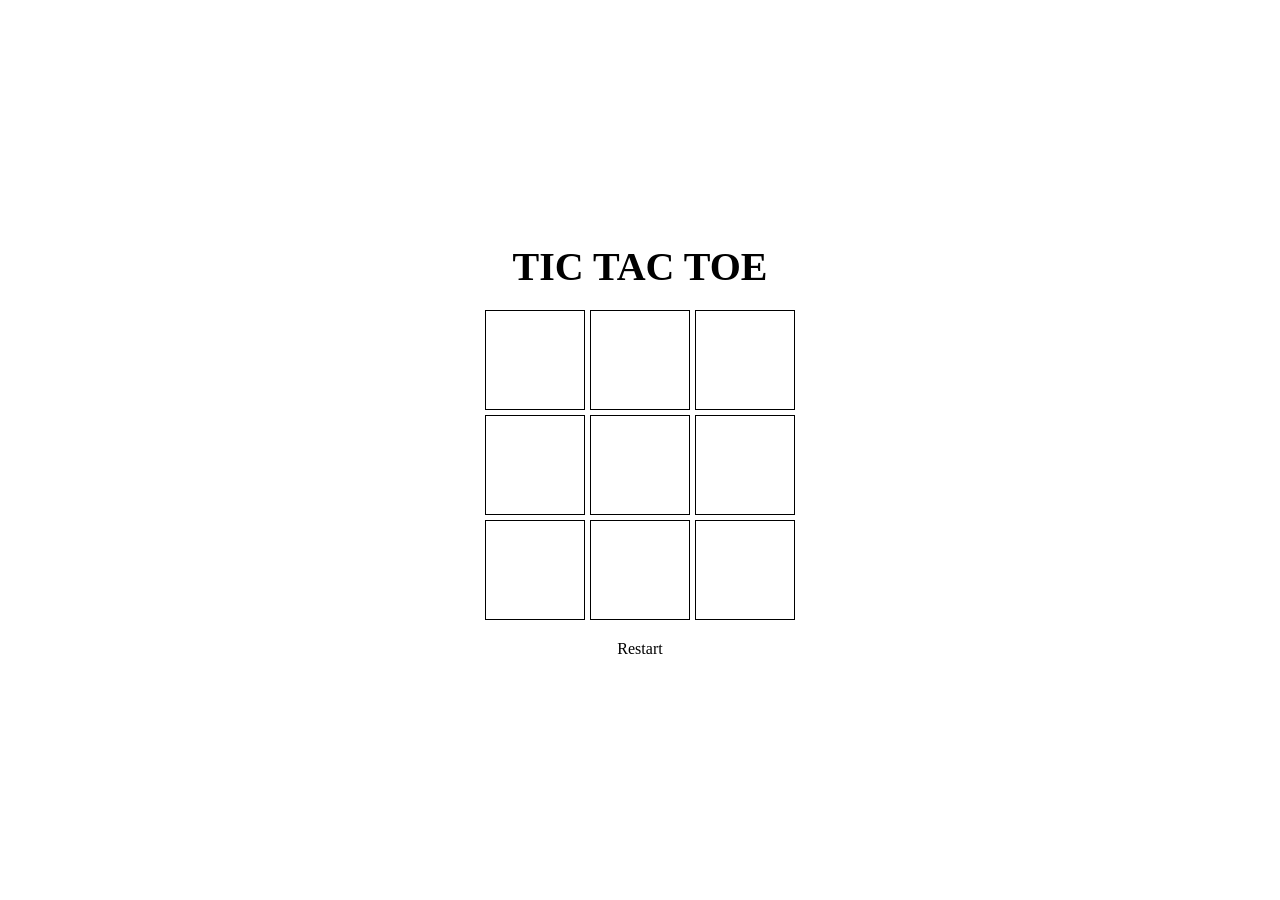
==== game.html @ 98ded85d "first commit" ====
<!DOCTYPE html>
<html lang="en">
<head>
    <meta charset="UTF-8">
    <meta name="viewport" content="width=device-width, initial-scale=1.0">
    <title>Tic Tac Toe Game</title>
    <link rel="stylesheet" href="game.css">
</head>
<body>
	<main class="background">
    <div class="container">
        <h1 id="title">Tic Tac Toe</h1>
        <div id="gameboard">
            <div class="cell" data-index="0"></div>
            <div class="cell" data-index="1"></div>
            <div class="cell" data-index="2"></div>
            <div class="cell" data-index="3"></div>
            <div class="cell" data-index="4"></div>
            <div class="cell" data-index="5"></div>
            <div class="cell" data-index="6"></div>
            <div class="cell" data-index="7"></div>
            <div class="cell" data-index="8"></div>
        </div>
			  <div class="controls"<
        		<button id="restart">Restart</button>
				</div>
    </div>
	</main>
  <script src="game.js"></script>
</body>
</html>
---- game.css ----
* {
    padding: 0;
    margin: 0;
    box-sizing: border-box;
}

body, html {
    height: 100%;
    display: flex;
    justify-content: center;
    align-items: center;
    background-color: white;
}

.container {
    display: flex;
    flex-direction: column;
    align-items: center;
    padding: 20px;
}

#title {
    font-size: 2.5rem;
    color: black;
    margin-bottom: 20px;
    text-transform: uppercase;
    text-align: center;
}

#gameboard {
    display: grid;
    grid-template-columns: repeat(3, 100px);
    grid-template-rows: repeat(3, 100px);
    gap: 5px;
    margin-bottom: 20px;
}

.cell {
    width: 100px;
    height: 100px;
    display: flex;
    align-items: center;
    justify-content: center;
    font-size: 3rem;
    color: black;
    border: 1px solid black;
    cursor: pointer;
}

.controls {
    display: flex;
    justify-content: center;
    width: 100%;
}

button {
    padding: 10px 20px;
    border: 1px solid black;
    background-color: white;
    color: black;
    font-size: 1rem;
    cursor: pointer;
}
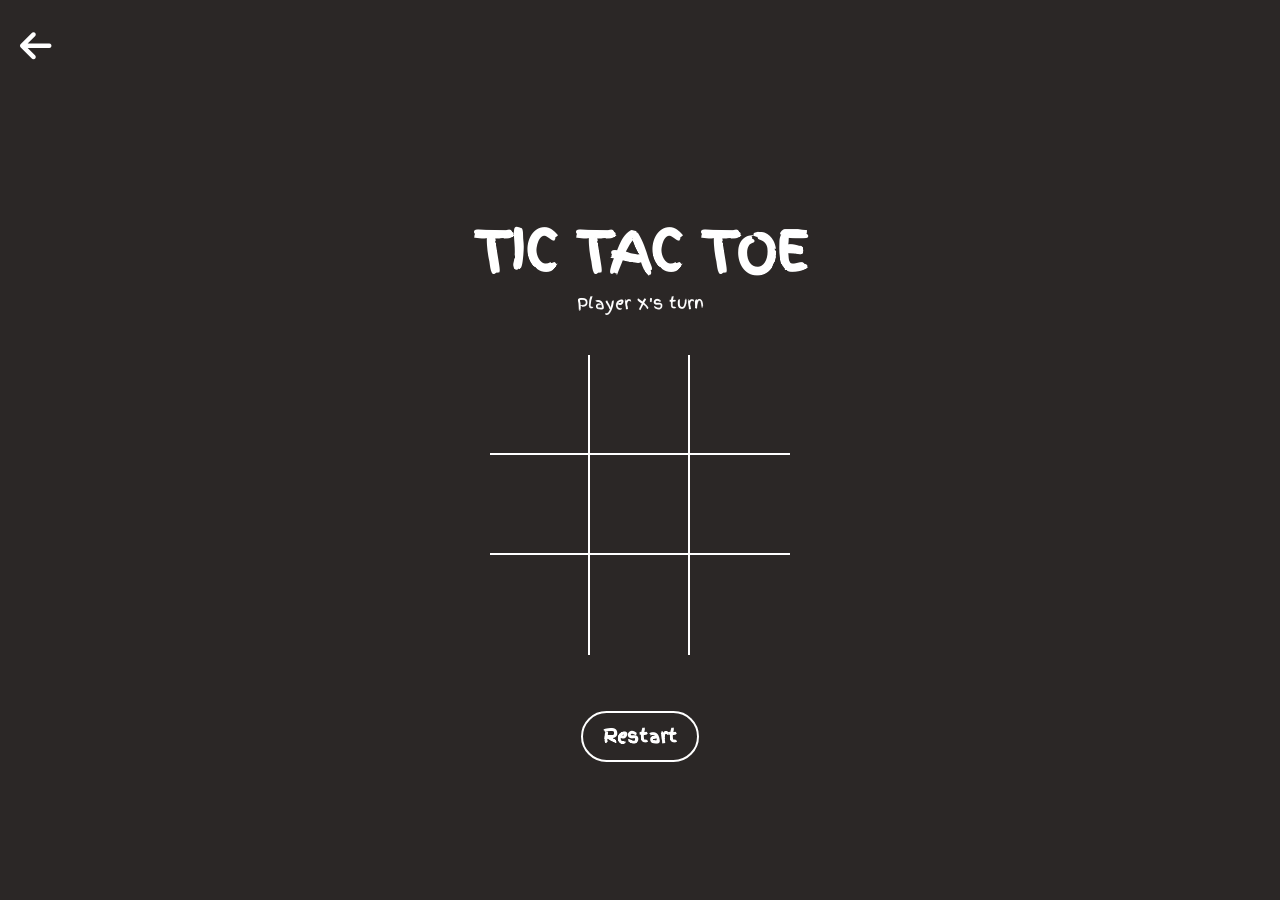
==== commit f5ac7440: "added cover/mechanics pages, game modes, and design tweaks" ====
--- a/game.html
+++ b/game.html
@@ -2,30 +2,36 @@
 <html lang="en">
 <head>
     <meta charset="UTF-8">
+    <meta http-equiv="X-UA-Compatible" content="IE=edge">
     <meta name="viewport" content="width=device-width, initial-scale=1.0">
     <title>Tic Tac Toe Game</title>
     <link rel="stylesheet" href="game.css">
+    <link rel="preconnect" href="https://fonts.googleapis.com">
+    <link rel="stylesheet" href="https://cdnjs.cloudflare.com/ajax/libs/font-awesome/6.0.0-beta3/css/all.min.css">
+    <link href="https://fonts.googleapis.com/css2?family=Finger+Paint&display=swap" rel="stylesheet">
 </head>
 <body>
-	<main class="background">
-    <div class="container">
-        <h1 id="title">Tic Tac Toe</h1>
-        <div id="gameboard">
-            <div class="cell" data-index="0"></div>
-            <div class="cell" data-index="1"></div>
-            <div class="cell" data-index="2"></div>
-            <div class="cell" data-index="3"></div>
-            <div class="cell" data-index="4"></div>
-            <div class="cell" data-index="5"></div>
-            <div class="cell" data-index="6"></div>
-            <div class="cell" data-index="7"></div>
-            <div class="cell" data-index="8"></div>
+    <main class="background">
+        <a href="cover.html" class="back-arrow"><i class="fas fa-arrow-left"></i></a>
+        <div class="container">
+            <h1 id="title">Tic Tac Toe</h1>
+            <div id="playerText" class="display">Player X's turn</div>
+            <div id="gameboard">
+                <div class="box" id="0"></div>
+                <div class="box" id="1"></div>
+                <div class="box" id="2"></div>
+                <div class="box" id="3"></div>
+                <div class="box" id="4"></div>
+                <div class="box" id="5"></div>
+                <div class="box" id="6"></div>
+                <div class="box" id="7"></div>
+                <div class="box" id="8"></div>
+            </div>
         </div>
-			  <div class="controls"<
-        		<button id="restart">Restart</button>
-				</div>
-    </div>
-	</main>
-  <script src="game.js"></script>
+        <div class="controls">
+            <button id="reset">Restart</button>
+        </div>
+    </main>
+    <script src="game.js"></script>
 </body>
 </html>
--- a/game.css
+++ b/game.css
@@ -2,62 +2,114 @@
     padding: 0;
     margin: 0;
     box-sizing: border-box;
+    font-family: 'Finger Paint', sans-serif;
+}
+
+:root {
+    --white: #ffffff;
+    --background: #2b2726;
+    --button-hover: #78736a;
+
 }
 
 body, html {
     height: 100%;
+    margin: 0;
     display: flex;
     justify-content: center;
     align-items: center;
-    background-color: white;
+    background-color: var(--background);
+    color: var(--white);
+}
+
+h1 {
+    font-family: 'Finger Paint', cursive;
+    font-size: 54px;
+    text-transform: uppercase;
+    text-align: center;
+    color: var(--white);
+    margin-top: 10%;
 }
 
 .container {
+    padding: 40px;
     display: flex;
+    justify-content: center;
+    align-items: center;
     flex-direction: column;
-    align-items: center;
-    padding: 20px;
 }
 
-#title {
-    font-size: 2.5rem;
-    color: black;
-    margin-bottom: 20px;
-    text-transform: uppercase;
-    text-align: center;
+/* Game Area */
+#gameboard {
+    width: 300px;
+    display: flex;
+    flex-wrap: wrap;
+    margin-top: 40px;
 }
 
-#gameboard {
-    display: grid;
-    grid-template-columns: repeat(3, 100px);
-    grid-template-rows: repeat(3, 100px);
-    gap: 5px;
-    margin-bottom: 20px;
-}
-
-.cell {
+.box {
+    height: 100px;
     width: 100px;
-    height: 100px;
     display: flex;
     align-items: center;
     justify-content: center;
-    font-size: 3rem;
-    color: black;
-    border: 1px solid black;
-    cursor: pointer;
+    color: var(--white);
+    font-size: 120px;
+    border-right: 2px solid var(--white);
+    border-bottom: 2px solid var(--white);
+    font-family: 'Finger Paint', cursive; /* Font for X and O */
 }
 
+.box:nth-child(3n) {
+    border-right: none;
+}
+
+.box:nth-child(6) ~ .box {
+    border-bottom: none;
+}
+
+.box.winner {
+    background-color: var(--button-hover); 
+    color: var(--background); 
+    border-color: var(--button-hover); 
+}
+
+/* Restart Button */
 .controls {
     display: flex;
+    flex-direction: column;
     justify-content: center;
-    width: 100%;
+    align-items: center;
+    margin-top: 1em;
 }
 
 button {
     padding: 10px 20px;
-    border: 1px solid black;
-    background-color: white;
-    color: black;
-    font-size: 1rem;
+    border-radius: 50px; /* Round button */
+    border: 2px solid var(--white);
+    background: transparent;
+    color: var(--white);
+    font-size: 18px;
+    transition: 0.3s background-color, 0.3s transform;
+    font-weight: 600;
     cursor: pointer;
 }
+
+button:hover {
+    background-color: var(--button-hover);
+    transform: translateY(-2px);
+}
+
+.back-arrow {
+    position: absolute;
+    top: 20px;
+    left: 20px;
+    font-size: 36px;
+    color: var(--white);
+    text-decoration: none;
+    transition: color 0.3s;
+}
+
+.back-arrow:hover {
+    color: var(--button-hover);
+}
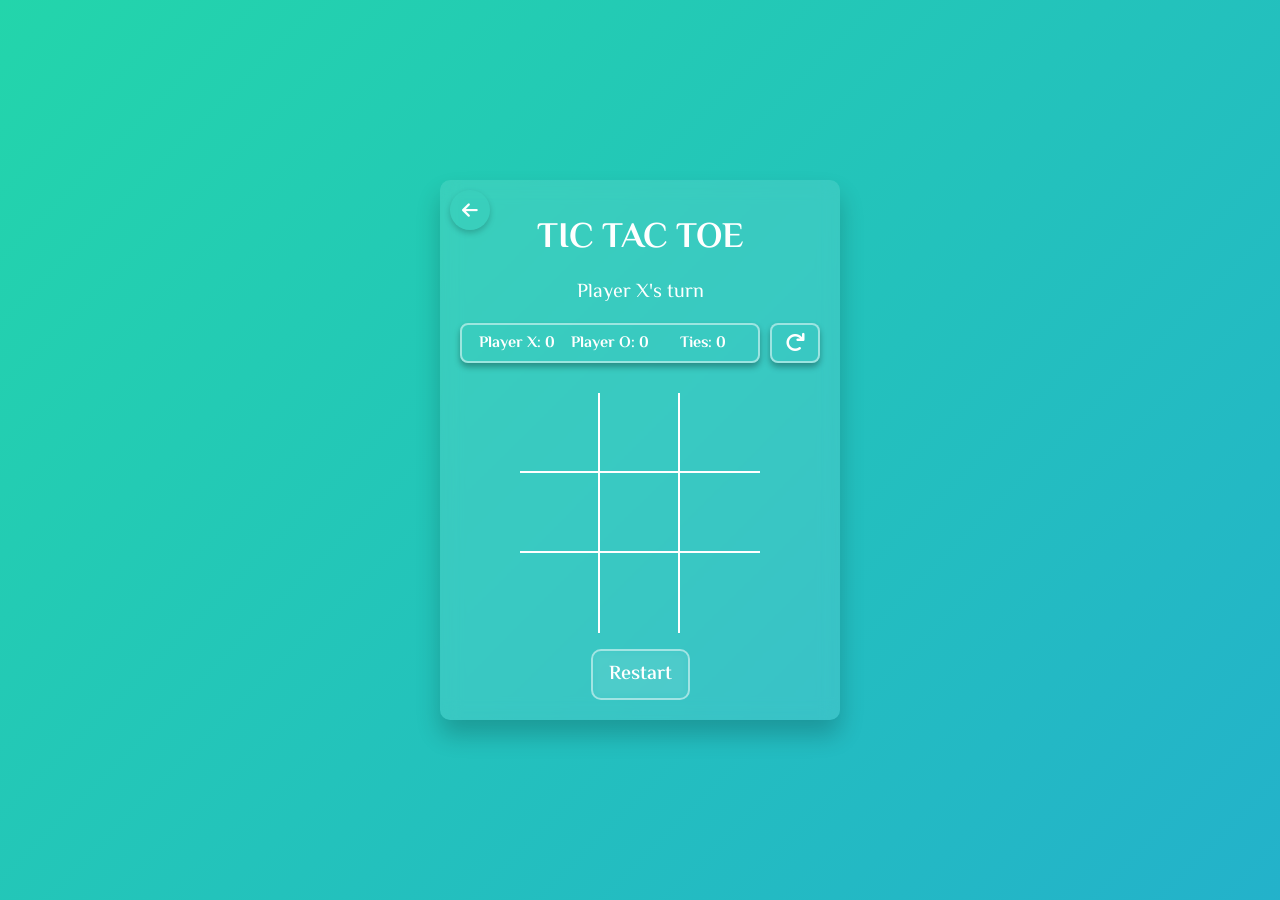
==== commit d09830da: "major design updates" ====
--- a/game.html
+++ b/game.html
@@ -7,15 +7,28 @@
     <title>Tic Tac Toe Game</title>
     <link rel="stylesheet" href="game.css">
     <link rel="preconnect" href="https://fonts.googleapis.com">
+    <link rel="preconnect" href="https://fonts.gstatic.com">
     <link rel="stylesheet" href="https://cdnjs.cloudflare.com/ajax/libs/font-awesome/6.0.0-beta3/css/all.min.css">
+    <link rel="stylesheet" href="https://fonts.googleapis.com/css2?family=El+Messiri:wght@700&display=swap">
     <link href="https://fonts.googleapis.com/css2?family=Finger+Paint&display=swap" rel="stylesheet">
 </head>
 <body>
     <main class="background">
-        <a href="cover.html" class="back-arrow"><i class="fas fa-arrow-left"></i></a>
         <div class="container">
+            <a href="cover.html" class="back-arrow"><i class="fas fa-arrow-left"></i></a>
+
             <h1 id="title">Tic Tac Toe</h1>
             <div id="playerText" class="display">Player X's turn</div>
+            <div class="scores-container">
+                <div class="scores">
+                    <div id="scoreX">Player X: 0</div>
+                    <div id="scoreO">Player O: 0</div>
+                    <div id="scoreTie">Ties: 0</div>
+                </div>
+                <div class="reset-wrapper">
+                    <button id="resetScores"><i class="fas fa-redo"></i></button>
+                </div>
+            </div>
             <div id="gameboard">
                 <div class="box" id="0"></div>
                 <div class="box" id="1"></div>
@@ -27,9 +40,9 @@
                 <div class="box" id="7"></div>
                 <div class="box" id="8"></div>
             </div>
-        </div>
-        <div class="controls">
-            <button id="reset">Restart</button>
+            <div class="controls">
+                <button id="reset">Restart</button>
+            </div>
         </div>
     </main>
     <script src="game.js"></script>
--- a/game.css
+++ b/game.css
@@ -1,115 +1,246 @@
+body {
+  color: var(--orange);
+  background: linear-gradient(-45deg, #ee7752, #e73c7e, #23a6d5, #23d5ab);
+  background-size: 400% 400%;
+  animation: gradient 10s ease infinite;
+  height: 100vh;
+  overflow: hidden;
+  font-family: 'El Messiri', sans-serif;
+  display: flex;
+  justify-content: center;
+  align-items: center;
+  margin: 0;
+}
+
+@keyframes gradient {
+  0% {
+    background-position: 0% 50%;
+  }
+  50% {
+    background-position: 100% 50%;
+  }
+  100% {
+    background-position: 0% 50%;
+  }
+}
+
+:root {
+  --orange: white;
+  --winning-blocks: #2d414b23;
+}
+
 * {
-    padding: 0;
-    margin: 0;
-    box-sizing: border-box;
-    font-family: 'Finger Paint', sans-serif;
-}
-
-:root {
-    --white: #ffffff;
-    --background: #2b2726;
-    --button-hover: #78736a;
-
-}
-
-body, html {
-    height: 100%;
-    margin: 0;
-    display: flex;
-    justify-content: center;
-    align-items: center;
-    background-color: var(--background);
-    color: var(--white);
+  padding: 0;
+  margin: 0;
+  box-sizing: border-box;
+  font-family: 'El Messiri', sans-serif;
 }
 
 h1 {
-    font-family: 'Finger Paint', cursive;
-    font-size: 54px;
-    text-transform: uppercase;
-    text-align: center;
-    color: var(--white);
-    margin-top: 10%;
+  font-family: 'El Messiri', cursive;
+  font-size: 36px;
+  text-transform: uppercase;
+  text-align: center;
+  color: white;
+  margin-top: 3%;
 }
 
 .container {
-    padding: 40px;
-    display: flex;
-    justify-content: center;
-    align-items: center;
-    flex-direction: column;
-}
-
-/* Game Area */
+  padding: 20px;
+  max-width: 400px;
+  height: auto;
+  display: flex;
+  flex-direction: column;
+  justify-content: center;
+  align-items: center;
+  background: rgba(255, 255, 255, 0.1);
+  backdrop-filter: blur(10px);
+  border-radius: 10px;
+  box-shadow: 0 15px 25px rgba(0, 0, 0, 0.2);
+  position: relative;
+}
+
+.form h2 {
+  color: #fff;
+  letter-spacing: 1px;
+  margin-bottom: 20px;
+  text-align: center;
+  font-family: 'El Messiri', sans-serif;
+  font-size: 32px;
+}
+
 #gameboard {
-    width: 300px;
-    display: flex;
-    flex-wrap: wrap;
-    margin-top: 40px;
+  width: 250px;
+  display: flex;
+  flex-wrap: wrap;
+  margin-top: 30px;
+  justify-content: center;
 }
 
 .box {
-    height: 100px;
-    width: 100px;
-    display: flex;
-    align-items: center;
-    justify-content: center;
-    color: var(--white);
-    font-size: 120px;
-    border-right: 2px solid var(--white);
-    border-bottom: 2px solid var(--white);
-    font-family: 'Finger Paint', cursive; /* Font for X and O */
+  height: 80px;
+  width: 80px;
+  display: flex;
+  align-items: center;
+  justify-content: center;
+  color: var(--orange);
+  font-size: 60px;
+  border-right: 2px solid;
+  border-bottom: 2px solid;
+  font-family: 'sans-serif', cursive;
 }
 
 .box:nth-child(3n) {
-    border-right: none;
+  border-right: none;
 }
 
 .box:nth-child(6) ~ .box {
-    border-bottom: none;
-}
-
-.box.winner {
-    background-color: var(--button-hover); 
-    color: var(--background); 
-    border-color: var(--button-hover); 
-}
-
-/* Restart Button */
+  border-bottom: none;
+}
+
+.display {
+  color: white;
+  font-size: 20px;
+  text-align: center;
+  margin: 0.5em 0;
+}
+
+.hide {
+  display: none;
+}
+
 .controls {
-    display: flex;
-    flex-direction: column;
-    justify-content: center;
-    align-items: center;
-    margin-top: 1em;
+  display: flex;
+  flex-direction: column;
+  justify-content: center;
+  align-items: center;
+  margin-top: 1em;
 }
 
 button {
-    padding: 10px 20px;
-    border-radius: 50px; /* Round button */
-    border: 2px solid var(--white);
-    background: transparent;
-    color: var(--white);
-    font-size: 18px;
-    transition: 0.3s background-color, 0.3s transform;
-    font-weight: 600;
-    cursor: pointer;
-}
-
-button:hover {
-    background-color: var(--button-hover);
-    transform: translateY(-2px);
+  padding: 8px 16px;
+  border-radius: 8px;
+  background-color: var(--orange);
+  font-size: 16px;
+  transition: 200ms transform;
+  font-weight: 600;
+  cursor: pointer;
+}
+
+#reset {
+  background-color: transparent;
+  color: white;
+  border: 2px solid rgba(255, 255, 255, 0.5);
+  border-radius: 10px;
+  backdrop-filter: blur(5px);
+  padding: 8px 16px;
+  font-size: 20px;
+  font-family: 'El Messiri', sans-serif;
+  text-align: center;
+  cursor: pointer;
+  transition: background-color 0.3s, border-color 0.3s, color 0.3s;
+}
+
+#reset:hover {
+  background-color: rgba(255, 255, 255, 0.1);
+  border-color: rgba(255, 255, 255, 0.7);
+  color: #202020;
+}
+
+.scores-container {
+  display: flex;
+  align-items: center;
+  position: relative;
+  width: 400px;
+  margin-top: 5px;
+  justify-content: center;
+}
+
+.scores {
+  display: flex;
+  justify-content: space-between;
+  align-items: center;
+  width: 300px;
+  height: 40px;
+  padding: 8px;
+  border: 2px solid rgba(255, 255, 255, 0.5);
+  border-radius: 8px;
+  box-shadow: 0 4px 6px rgba(0, 0, 0, 0.3);
+}
+
+.scores div {
+  font-family: 'El Messiri', sans-serif;
+  font-weight: 700;
+  color: #ffffff;
+  padding: 2px;
+  text-align: center;
+  flex: 1;
+}
+
+.reset-wrapper {
+  display: flex;
+  align-items: center;
+  margin-left: 10px;
+  width: 50px;
+  height: 40px;
+  background: url('images/scroll-texture.jpg');
+  border: 2px solid rgba(255, 255, 255, 0.5);
+  border-radius: 8px;
+  box-shadow: 0 4px 6px rgba(0, 0, 0, 0.3);
+  display: flex;
+  justify-content: center;
+  align-items: center;
+}
+
+.reset-wrapper button {
+  background-color: transparent;
+  color: white;
+  padding: 0;
+  border: none;
+  font-size: 20px;
+  font-weight: 400;
+  cursor: pointer;
+  height: 100%;
+  width: 100%;
+  display: flex;
+  align-items: center;
+  justify-content: center;
+  transition: color 0.3s;
+}
+
+.reset-wrapper button:hover {
+  background-color: rgba(255, 255, 255, 0.1);
+  border-color: rgba(255, 255, 255, 0.7);
+  color: #202020;
 }
 
 .back-arrow {
-    position: absolute;
-    top: 20px;
-    left: 20px;
-    font-size: 36px;
-    color: var(--white);
-    text-decoration: none;
-    transition: color 0.3s;
+  position: absolute;
+  top: 10px;
+  left: 10px;
+  background: transparent;
+  border-radius: 50%;
+  width: 40px;
+  height: 40px;
+  display: flex;
+  align-items: center;
+  justify-content: center;
+  box-shadow: 0 3px 6px rgba(0, 0, 0, 0.2);
+  text-decoration: none;
+  transition: background 0.3s, box-shadow 0.3s;
+}
+
+.back-arrow i {
+  font-size: 18px;
+  color: white;
+  transition: color 0.3s;
 }
 
 .back-arrow:hover {
-    color: var(--button-hover);
-}+  background-color: rgba(255, 255, 255, 0.1);
+  box-shadow: 0 5px 10px rgba(0, 0, 0, 0.3);
+}
+
+.back-arrow:hover i {
+  color: #202020;
+}
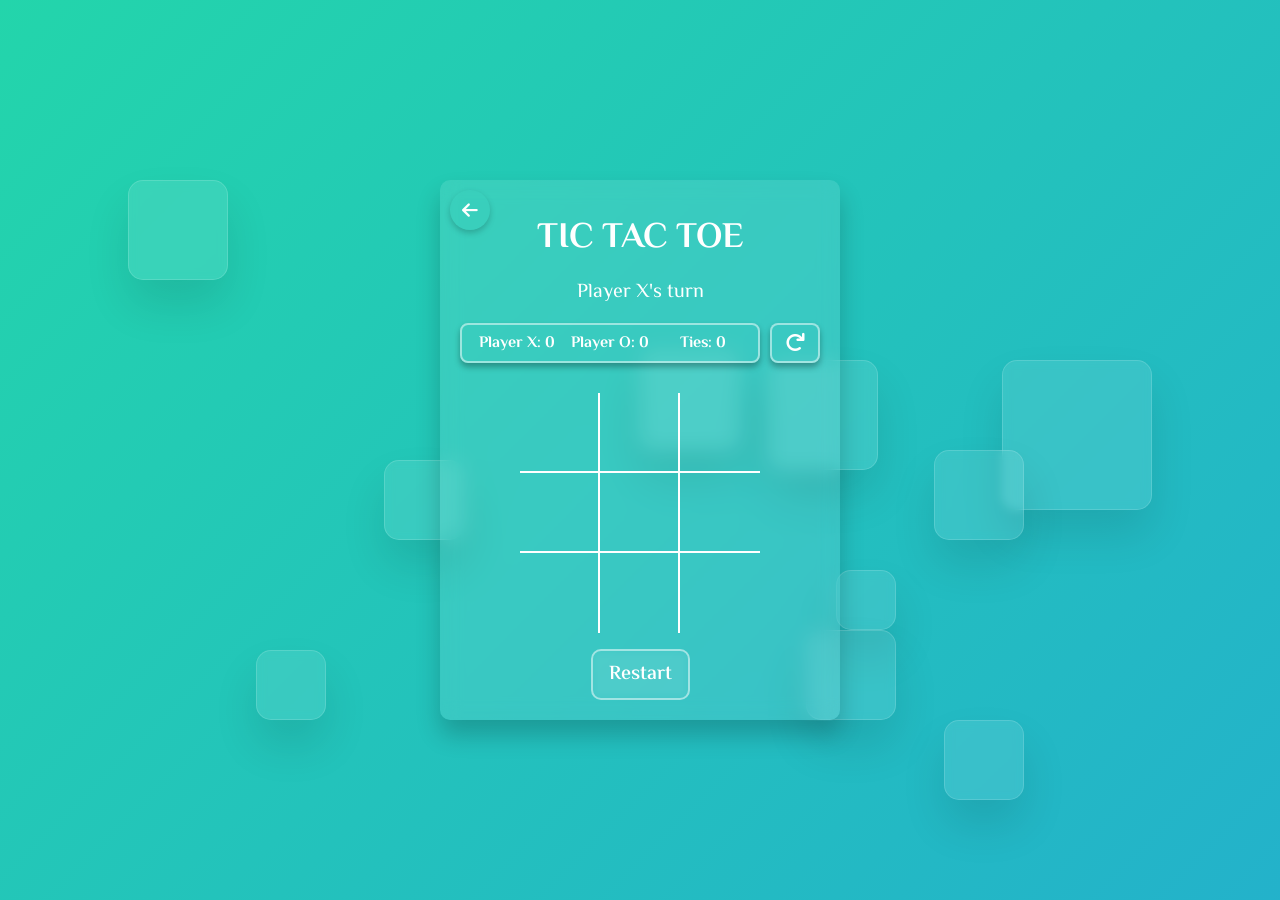
==== commit 9eb5b237: "added design elements" ====
--- a/game.html
+++ b/game.html
@@ -9,11 +9,21 @@
     <link rel="preconnect" href="https://fonts.googleapis.com">
     <link rel="preconnect" href="https://fonts.gstatic.com">
     <link rel="stylesheet" href="https://cdnjs.cloudflare.com/ajax/libs/font-awesome/6.0.0-beta3/css/all.min.css">
-    <link rel="stylesheet" href="https://fonts.googleapis.com/css2?family=El+Messiri:wght@700&display=swap">
     <link href="https://fonts.googleapis.com/css2?family=Finger+Paint&display=swap" rel="stylesheet">
 </head>
 <body>
     <main class="background">
+        <div class="square" style="--i: 1;"></div>
+        <div class="square" style="--i: 2;"></div>
+        <div class="square" style="--i: 3;"></div>
+        <div class="square" style="--i: 4;"></div>
+        <div class="square" style="--i: 5;"></div>
+        <div class="square" style="--i: 6;"></div>
+        <div class="square" style="--i: 7;"></div>
+        <div class="square" style="--i: 8;"></div>
+        <div class="square" style="--i: 9;"></div>
+        <div class="square" style="--i: 10;"></div>
+
         <div class="container">
             <a href="cover.html" class="back-arrow"><i class="fas fa-arrow-left"></i></a>
 
--- a/game.css
+++ b/game.css
@@ -1,15 +1,19 @@
+/* Import Fonts */
+@import url('https://fonts.googleapis.com/css2?family=El+Messiri:wght@700&display=swap');
+
+/* Gradient Background Animation */
 body {
   color: var(--orange);
   background: linear-gradient(-45deg, #ee7752, #e73c7e, #23a6d5, #23d5ab);
   background-size: 400% 400%;
   animation: gradient 10s ease infinite;
   height: 100vh;
-  overflow: hidden;
-  font-family: 'El Messiri', sans-serif;
-  display: flex;
-  justify-content: center;
-  align-items: center;
-  margin: 0;
+  overflow: hidden; /* Ensure no scrollbars */
+  font-family: 'El Messiri', sans-serif; /* Default font */
+  display: flex; /* Flexbox for centering content */
+  justify-content: center; /* Center horizontally */
+  align-items: center; /* Center vertically */
+  margin: 0; /* Remove default margin */
 }
 
 @keyframes gradient {
@@ -33,61 +37,75 @@
   padding: 0;
   margin: 0;
   box-sizing: border-box;
-  font-family: 'El Messiri', sans-serif;
+  font-family: 'El Messiri', sans-serif; /* Consistent font */
 }
 
 h1 {
-  font-family: 'El Messiri', cursive;
-  font-size: 36px;
+  font-family: 'El Messiri', cursive; /* Use El Messiri for title */
+  font-size: 36px; /* Adjusted font size */
   text-transform: uppercase;
   text-align: center;
   color: white;
-  margin-top: 3%;
-}
-
+  margin-top: 3%; /* Reduced margin for better fit */
+}
+
+
+
+
+/* Main container styling */
 .container {
-  padding: 20px;
-  max-width: 400px;
-  height: auto;
+  padding: 20px; /* Reduced padding */
+  max-width: 400px; /* Reduced max-width */
+  height: 350; /* Auto height to fit content */
   display: flex;
   flex-direction: column;
   justify-content: center;
   align-items: center;
-  background: rgba(255, 255, 255, 0.1);
-  backdrop-filter: blur(10px);
+  background: rgba(255, 255, 255, 0.1); /* Transparent background */
+  backdrop-filter: blur(10px); /* Blur size */
   border-radius: 10px;
   box-shadow: 0 15px 25px rgba(0, 0, 0, 0.2);
-  position: relative;
-}
-
+  position: relative; /* Position relative for absolute children */
+}
+
+
+
+/* Title styling */
 .form h2 {
   color: #fff;
-  letter-spacing: 1px;
-  margin-bottom: 20px;
+  letter-spacing: 1px; /* Reduced spacing */
+  margin-bottom: 20px; /* Reduced margin */
   text-align: center;
   font-family: 'El Messiri', sans-serif;
-  font-size: 32px;
-}
-
+  font-size: 32px; /* Adjusted font size */
+}
+
+
+
+/* Game board styling */
 #gameboard {
-  width: 250px;
+  width: 250px; /* Adjusted width */
   display: flex;
   flex-wrap: wrap;
-  margin-top: 30px;
-  justify-content: center;
-}
-
+  margin-top: 30px; /* Reduced margin-top */
+  justify-content: center; /* Center the gameboard items */
+}
+
+
+
+
+/* Box styling */
 .box {
-  height: 80px;
-  width: 80px;
+  height: 80px; /* Adjusted height */
+  width: 80px; /* Adjusted width */
   display: flex;
   align-items: center;
   justify-content: center;
   color: var(--orange);
-  font-size: 60px;
+  font-size: 60px; /* Adjusted font size */
   border-right: 2px solid;
   border-bottom: 2px solid;
-  font-family: 'sans-serif', cursive;
+  font-family: 'san-serif', cursive; /* Corrected font for X and O */
 }
 
 .box:nth-child(3n) {
@@ -100,9 +118,9 @@
 
 .display {
   color: white;
-  font-size: 20px;
+  font-size: 20px; /* Adjusted font size */
   text-align: center;
-  margin: 0.5em 0;
+  margin: 0.5em 0; /* Adjusted margin */
 }
 
 .hide {
@@ -118,129 +136,239 @@
 }
 
 button {
-  padding: 8px 16px;
-  border-radius: 8px;
+  padding: 8px 16px; /* Adjusted padding */
+  border-radius: 8px; /* Adjusted border radius */
   background-color: var(--orange);
-  font-size: 16px;
+  font-size: 16px; /* Adjusted font size */
   transition: 200ms transform;
   font-weight: 600;
   cursor: pointer;
 }
 
+
+
+/* Restart Button Styling */
 #reset {
-  background-color: transparent;
+    background-color: transparent;
+    color: white;
+    border: 2px solid rgba(255, 255, 255, 0.5);
+    border-radius: 10px;
+    backdrop-filter: blur(5px);
+    padding: 8px 16px; /* Add padding for size */
+    font-size: 20px; /* Match font size */
+    font-family: 'El Messiri', sans-serif; /* Font consistency */
+    text-align: center;
+    cursor: pointer; /* Add cursor pointer for button */
+    transition: background-color 0.3s, border-color 0.3s, color 0.3s; /* Add transition for hover effect */
+  }
+  
+  #reset:hover {
+    background-color: rgba(255, 255, 255, 0.1);
+    border-color: rgba(255, 255, 255, 0.7);
+    color: #202020;
+  }
+  
+
+
+
+/* CONTAINER FOR SCORES AND RESET BUTTON */
+.scores-container {
+  display: flex;
+  align-items: center; /* Vertically center the items */
+  position: relative; /* Position reset button relative to this container */
+  width: 400px; /* Adjust width to accommodate both scores and button */
+  margin-top: 5px;
+  justify-content: center; /* Center the scores container */
+}
+
+/* SCOREBOARD */
+.scores {
+  display: flex;
+  justify-content: space-between;
+  align-items: center; /* Align items vertically */
+  width: 300px; /* Adjusted width */
+  height: 40px; /* Fixed height for the scoreboard */
+  padding: 8px; /* Adjusted padding */
+  border: 2px solid rgba(255, 255, 255, 0.5);
+  border-radius: 8px; /* Adjusted border radius */
+  box-shadow: 0 4px 6px rgba(0, 0, 0, 0.3); /* Subtle shadow */
+}
+
+/* SCOREBOARD DIVS */
+.scores div {
+  font-family: 'El Messiri', sans-serif; /* Use El Messiri for scoreboard text */
+  font-weight: 700; /* Bold for prominence */
+  color: #ffffff; /* Light color for visibility */
+  padding: 2px; /* Adjusted padding */
+  text-align: center;
+  flex: 1; /* Distribute space equally */
+}
+
+
+
+/* RESET BUTTON WRAPPER */
+.reset-wrapper {
+  display: flex;
+  align-items: center; /* Center vertically */
+  margin-left: 10px; /* Space between scoreboard and button */
+  width: 50px; /* Adjust width to match scoreboard */
+  height: 40px; /* Match height of the scoreboard */
+  background: url('images/scroll-texture.jpg'); /* Textured background */
+  border: 2px solid rgba(255, 255, 255, 0.5);
+  border-radius: 8px; /* Adjusted border radius */
+  box-shadow: 0 4px 6px rgba(0, 0, 0, 0.3); /* Subtle shadow */
+  display: flex;
+  justify-content: center; /* Center the button horizontally */
+  align-items: center; /* Center the button vertically */
+}
+
+/* RESET BUTTON */
+.reset-wrapper button {
+  background-color: transparent; /* Transparent background */
   color: white;
-  border: 2px solid rgba(255, 255, 255, 0.5);
-  border-radius: 10px;
-  backdrop-filter: blur(5px);
-  padding: 8px 16px;
-  font-size: 20px;
-  font-family: 'El Messiri', sans-serif;
-  text-align: center;
-  cursor: pointer;
-  transition: background-color 0.3s, border-color 0.3s, color 0.3s;
-}
-
-#reset:hover {
-  background-color: rgba(255, 255, 255, 0.1);
-  border-color: rgba(255, 255, 255, 0.7);
-  color: #202020;
-}
-
-.scores-container {
-  display: flex;
-  align-items: center;
-  position: relative;
-  width: 400px;
-  margin-top: 5px;
-  justify-content: center;
-}
-
-.scores {
-  display: flex;
-  justify-content: space-between;
-  align-items: center;
-  width: 300px;
-  height: 40px;
-  padding: 8px;
-  border: 2px solid rgba(255, 255, 255, 0.5);
-  border-radius: 8px;
-  box-shadow: 0 4px 6px rgba(0, 0, 0, 0.3);
-}
-
-.scores div {
-  font-family: 'El Messiri', sans-serif;
-  font-weight: 700;
-  color: #ffffff;
-  padding: 2px;
-  text-align: center;
-  flex: 1;
-}
-
-.reset-wrapper {
-  display: flex;
-  align-items: center;
-  margin-left: 10px;
-  width: 50px;
-  height: 40px;
-  background: url('images/scroll-texture.jpg');
-  border: 2px solid rgba(255, 255, 255, 0.5);
-  border-radius: 8px;
-  box-shadow: 0 4px 6px rgba(0, 0, 0, 0.3);
-  display: flex;
-  justify-content: center;
-  align-items: center;
-}
-
-.reset-wrapper button {
-  background-color: transparent;
-  color: white;
-  padding: 0;
-  border: none;
-  font-size: 20px;
+  padding: 0; /* No padding needed */
+  border: none; /* Remove border */
+  font-size: 20px; /* Adjust font size to fit the icon */
   font-weight: 400;
   cursor: pointer;
-  height: 100%;
-  width: 100%;
+  height: 100%; /* Match the height of the container */
+  width: 100%; /* Match the width of the container */
   display: flex;
   align-items: center;
-  justify-content: center;
-  transition: color 0.3s;
-}
-
+  justify-content: center; /* Center icon inside button */
+  transition: color 0.3s; /* Only transition color on hover */
+}
+
+/* RESET BUTTON HOVER */
 .reset-wrapper button:hover {
   background-color: rgba(255, 255, 255, 0.1);
   border-color: rgba(255, 255, 255, 0.7);
-  color: #202020;
-}
-
+  color: #202020; /* Change color on hover */
+}
+
+
+
+
+
+
+  
+/* Floating Elements Styling */
+.square {
+    position: absolute;
+    background: rgba(255, 255, 255, 0.1);
+    backdrop-filter: blur(5px);
+    box-shadow: 0 25px 45px rgba(0, 0, 0, 0.1);
+    border: 1px solid rgba(255, 255, 255, 0.15);
+    border-radius: 15px;
+    animation: square 10s linear infinite;
+    animation-delay: calc(-1s * var(--i));
+  }
+  
+  /* Adjust positions for centering the floating elements */
+  .square:nth-child(1) {
+    width: 100px; height: 100px;
+    top: 20%; left: 10%; /* Positioned closer to the center */
+  }
+  
+  .square:nth-child(2) {
+    width: 150px; height: 150px;
+    top: 40%; right: 10%; /* Positioned closer to the center */
+  }
+  
+  .square:nth-child(3) {
+    width: 80px; height: 80px;
+    bottom: 40%; left: 30%; /* Positioned closer to the center */
+  }
+  
+  .square:nth-child(4) {
+    width: 60px; height: 60px;
+    bottom: 30%; right: 30%; /* Positioned closer to the center */
+  }
+  
+  .square:nth-child(5) {
+    width: 90px; height: 90px;
+    top: 50%; right: 20%; /* Positioned closer to the center */
+  }
+  
+  .square:nth-child(6) {
+    width: 70px; height: 70px;
+    bottom: 20%; left: 20%; /* Positioned closer to the center */
+  }
+
+  .square:nth-child(7) {
+    width: 110px; height: 110px;
+    top: 40%; left: 60%;
+  }
+  
+  .square:nth-child(8) {
+    width: 90px; height: 90px;
+    top: 70%; right: 30%;
+  }
+  
+  .square:nth-child(9) {
+    width: 100px; height: 100px;
+    bottom: 50%; left: 50%;
+  }
+  
+  .square:nth-child(10) {
+    width: 80px; height: 80px;
+    top: 80%; right: 20%;
+  }
+  
+  @keyframes square {
+    0%, 100% {
+      transform: translateY(-20px);
+    }
+    50% {
+      transform: translateY(20px);
+    }
+  }
+
+
+
+
+/* Back Button Styling */
 .back-arrow {
-  position: absolute;
-  top: 10px;
-  left: 10px;
-  background: transparent;
-  border-radius: 50%;
-  width: 40px;
-  height: 40px;
-  display: flex;
-  align-items: center;
-  justify-content: center;
-  box-shadow: 0 3px 6px rgba(0, 0, 0, 0.2);
-  text-decoration: none;
-  transition: background 0.3s, box-shadow 0.3s;
+    position: absolute;
+    top: 10px; /* Distance from the top of the container */
+    left: 10px; /* Distance from the left of the container */
+    background: transparent;
+    border-radius: 50%; /* Circular button */
+    width: 40px; /* Smaller size of the button */
+    height: 40px; /* Smaller size of the button */
+    display: flex;
+    align-items: center;
+    justify-content: center;
+    box-shadow: 0 3px 6px rgba(0, 0, 0, 0.2); /* Adjusted shadow */
+    text-decoration: none; /* Remove underline */
+    transition: background 0.3s, box-shadow 0.3s; /* Smooth transition effects */
 }
 
 .back-arrow i {
-  font-size: 18px;
-  color: white;
-  transition: color 0.3s;
-}
-
+    font-size: 18px; /* Smaller icon size */
+    color: white; /* Icon color */
+    transition: color 0.3s; /* Smooth color transition */
+}
+  
 .back-arrow:hover {
-  background-color: rgba(255, 255, 255, 0.1);
-  box-shadow: 0 5px 10px rgba(0, 0, 0, 0.3);
+    background-color: rgba(255, 255, 255, 0.1);
+    box-shadow: 0 5px 10px rgba(0, 0, 0, 0.3); /* Enhanced shadow on hover */
 }
 
 .back-arrow:hover i {
-  color: #202020;
-}
+    color: #202020; /* Change icon color on hover */
+}
+
+
+
+
+  
+
+
+
+  
+
+
+
+
+  /* rgba(255, 255, 255, 0.3);  Semi-transparent background */
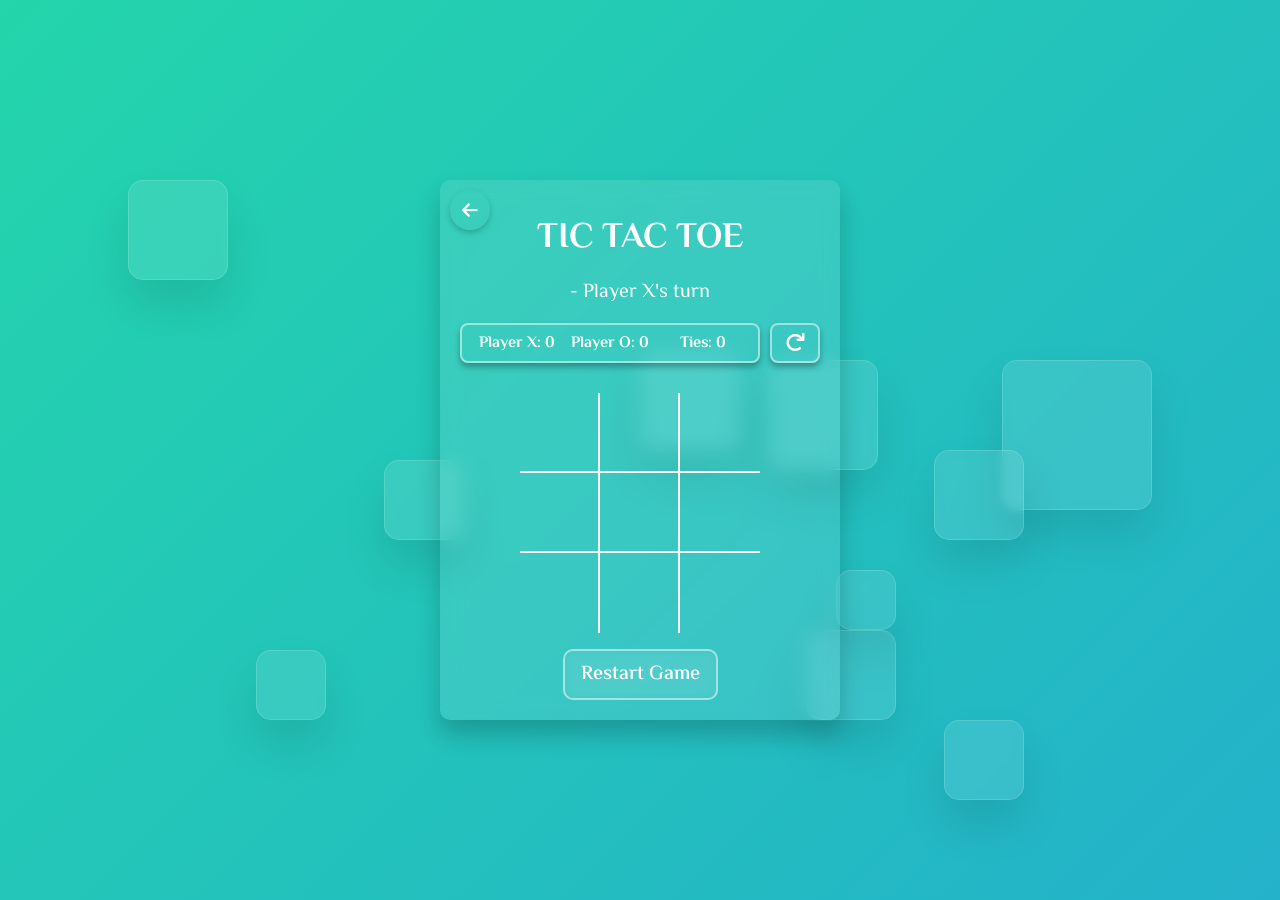
==== commit f0c5d3fa: "updated mechanics, fixed endless mode scoreboard" ====
--- a/game.html
+++ b/game.html
@@ -51,7 +51,7 @@
                 <div class="box" id="8"></div>
             </div>
             <div class="controls">
-                <button id="reset">Restart</button>
+                <button id="reset">Restart Game</button>
             </div>
         </div>
     </main>
--- a/game.css
+++ b/game.css
@@ -359,16 +359,3 @@
     color: #202020; /* Change icon color on hover */
 }
 
-
-
-
-  
-
-
-
-  
-
-
-
-
-  /* rgba(255, 255, 255, 0.3);  Semi-transparent background */
